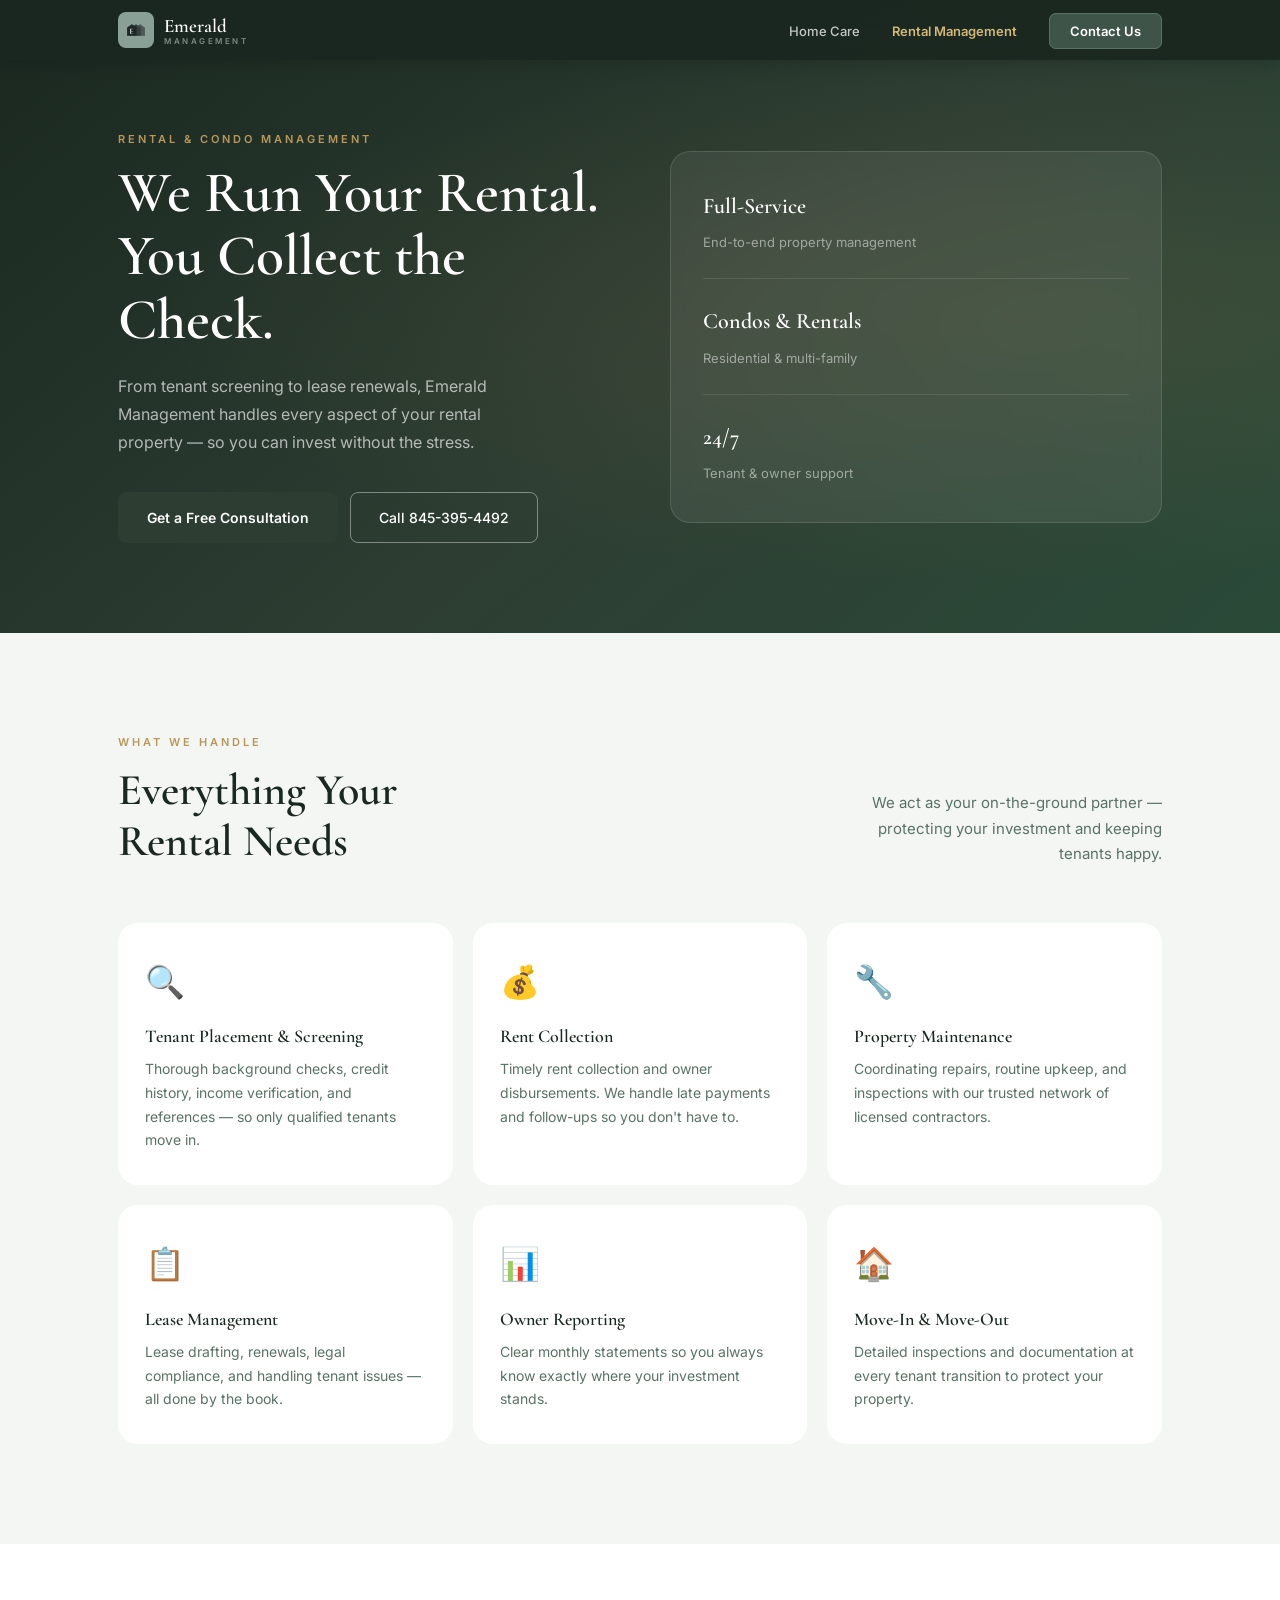
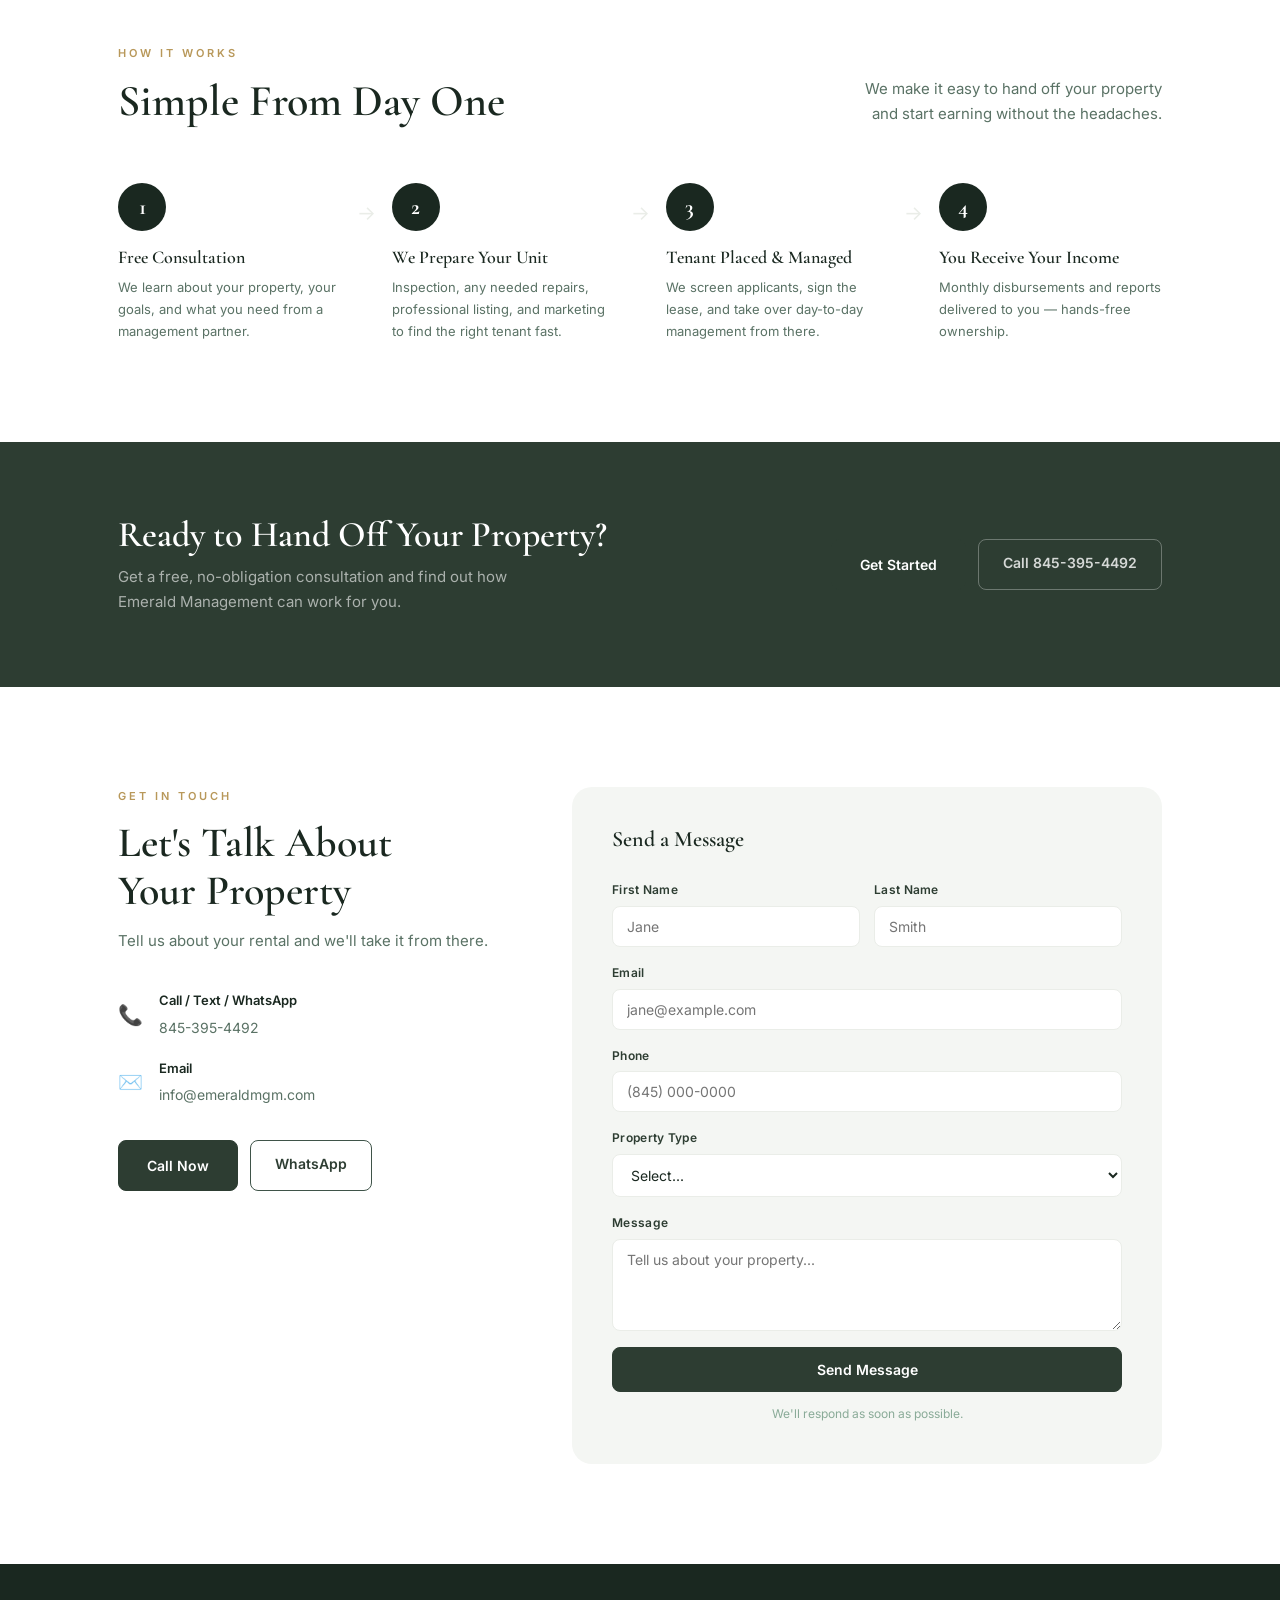
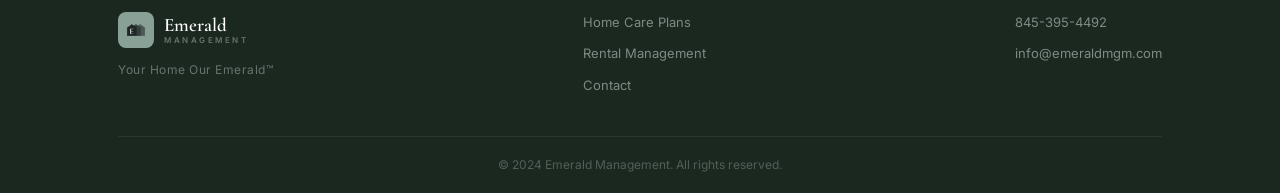
==== rentals.html @ c0c9d097 "Add rental property management page with services, how-it-works, and contact https://claude.ai/code/" ====
<!DOCTYPE html>
<html lang="en">
<head>
  <meta charset="UTF-8" />
  <meta name="viewport" content="width=device-width, initial-scale=1.0" />
  <title>Rental Management | Emerald Management</title>
  <link rel="stylesheet" href="styles.css" />
  <link rel="stylesheet" href="rentals.css" />
  <link rel="preconnect" href="https://fonts.googleapis.com" />
  <link rel="preconnect" href="https://fonts.gstatic.com" crossorigin />
  <link href="https://fonts.googleapis.com/css2?family=Cormorant+Garamond:ital,wght@0,400;0,500;0,600;1,400;1,600&family=Inter:wght@300;400;500;600&display=swap" rel="stylesheet" />
</head>
<body>

  <!-- NAV -->
  <nav class="nav scrolled" id="nav">
    <div class="nav-inner">
      <a href="index.html" class="nav-brand">
        <img src="logo.png" alt="Emerald Management" class="nav-logo-img" />
        <div class="nav-brand-text">
          <span class="nav-brand-name">Emerald</span>
          <span class="nav-brand-sub">MANAGEMENT</span>
        </div>
      </a>
      <ul class="nav-menu" id="navMenu">
        <li><a href="index.html">Home Care</a></li>
        <li><a href="rentals.html" class="nav-active">Rental Management</a></li>
        <li><a href="index.html#contact" class="nav-btn">Contact Us</a></li>
      </ul>
      <button class="nav-hamburger" id="navHamburger" aria-label="Menu">
        <span></span><span></span><span></span>
      </button>
    </div>
  </nav>

  <!-- HERO -->
  <section class="r-hero">
    <div class="wrap">
      <div class="r-hero-inner">
        <div class="r-hero-left">
          <span class="eyebrow">Rental & Condo Management</span>
          <h1>We Run Your Rental.<br />You Collect the Check.</h1>
          <p>From tenant screening to lease renewals, Emerald Management handles every aspect of your rental property — so you can invest without the stress.</p>
          <div class="hero-actions">
            <a href="#contact" class="btn-dark">Get a Free Consultation</a>
            <a href="tel:8453954492" class="btn-ghost">Call 845-395-4492</a>
          </div>
        </div>
        <div class="r-hero-right">
          <div class="r-stat-card">
            <div class="r-stat">
              <strong>Full-Service</strong>
              <span>End-to-end property management</span>
            </div>
            <div class="r-stat-line"></div>
            <div class="r-stat">
              <strong>Condos & Rentals</strong>
              <span>Residential & multi-family</span>
            </div>
            <div class="r-stat-line"></div>
            <div class="r-stat">
              <strong>24/7</strong>
              <span>Tenant & owner support</span>
            </div>
          </div>
        </div>
      </div>
    </div>
  </section>

  <!-- SERVICES -->
  <section class="r-services">
    <div class="wrap">
      <div class="section-top">
        <div>
          <span class="eyebrow">What We Handle</span>
          <h2>Everything Your<br />Rental Needs</h2>
        </div>
        <p class="section-desc">We act as your on-the-ground partner — protecting your investment and keeping tenants happy.</p>
      </div>
      <div class="r-services-grid">
        <div class="r-svc-card">
          <div class="r-svc-icon">🔍</div>
          <h3>Tenant Placement & Screening</h3>
          <p>Thorough background checks, credit history, income verification, and references — so only qualified tenants move in.</p>
        </div>
        <div class="r-svc-card">
          <div class="r-svc-icon">💰</div>
          <h3>Rent Collection</h3>
          <p>Timely rent collection and owner disbursements. We handle late payments and follow-ups so you don't have to.</p>
        </div>
        <div class="r-svc-card">
          <div class="r-svc-icon">🔧</div>
          <h3>Property Maintenance</h3>
          <p>Coordinating repairs, routine upkeep, and inspections with our trusted network of licensed contractors.</p>
        </div>
        <div class="r-svc-card">
          <div class="r-svc-icon">📋</div>
          <h3>Lease Management</h3>
          <p>Lease drafting, renewals, legal compliance, and handling tenant issues — all done by the book.</p>
        </div>
        <div class="r-svc-card">
          <div class="r-svc-icon">📊</div>
          <h3>Owner Reporting</h3>
          <p>Clear monthly statements so you always know exactly where your investment stands.</p>
        </div>
        <div class="r-svc-card">
          <div class="r-svc-icon">🏠</div>
          <h3>Move-In & Move-Out</h3>
          <p>Detailed inspections and documentation at every tenant transition to protect your property.</p>
        </div>
      </div>
    </div>
  </section>

  <!-- HOW IT WORKS -->
  <section class="r-how">
    <div class="wrap">
      <div class="section-top">
        <div>
          <span class="eyebrow">How It Works</span>
          <h2>Simple From Day One</h2>
        </div>
        <p class="section-desc">We make it easy to hand off your property and start earning without the headaches.</p>
      </div>
      <div class="r-steps">
        <div class="r-step">
          <div class="r-step-num">1</div>
          <div class="r-step-content">
            <h3>Free Consultation</h3>
            <p>We learn about your property, your goals, and what you need from a management partner.</p>
          </div>
        </div>
        <div class="r-step-arrow">→</div>
        <div class="r-step">
          <div class="r-step-num">2</div>
          <div class="r-step-content">
            <h3>We Prepare Your Unit</h3>
            <p>Inspection, any needed repairs, professional listing, and marketing to find the right tenant fast.</p>
          </div>
        </div>
        <div class="r-step-arrow">→</div>
        <div class="r-step">
          <div class="r-step-num">3</div>
          <div class="r-step-content">
            <h3>Tenant Placed & Managed</h3>
            <p>We screen applicants, sign the lease, and take over day-to-day management from there.</p>
          </div>
        </div>
        <div class="r-step-arrow">→</div>
        <div class="r-step">
          <div class="r-step-num">4</div>
          <div class="r-step-content">
            <h3>You Receive Your Income</h3>
            <p>Monthly disbursements and reports delivered to you — hands-free ownership.</p>
          </div>
        </div>
      </div>
    </div>
  </section>

  <!-- CTA -->
  <section class="r-cta">
    <div class="wrap">
      <div class="r-cta-inner">
        <div>
          <h2>Ready to Hand Off Your Property?</h2>
          <p>Get a free, no-obligation consultation and find out how Emerald Management can work for you.</p>
        </div>
        <div class="r-cta-actions">
          <a href="#contact" class="btn-dark">Get Started</a>
          <a href="tel:8453954492" class="btn-outline-dark">Call 845-395-4492</a>
        </div>
      </div>
    </div>
  </section>

  <!-- CONTACT -->
  <section class="contact" id="contact">
    <div class="wrap">
      <div class="contact-grid">
        <div class="contact-left">
          <span class="eyebrow">Get In Touch</span>
          <h2>Let's Talk About<br />Your Property</h2>
          <p>Tell us about your rental and we'll take it from there.</p>
          <div class="contact-ways">
            <a href="tel:8453954492" class="cway">
              <div class="cway-icon">📞</div>
              <div>
                <strong>Call / Text / WhatsApp</strong>
                <span>845-395-4492</span>
              </div>
            </a>
            <a href="mailto:info@emeraldmgm.com" class="cway">
              <div class="cway-icon">✉️</div>
              <div>
                <strong>Email</strong>
                <span>info@emeraldmgm.com</span>
              </div>
            </a>
          </div>
          <div class="contact-btns">
            <a href="tel:8453954492" class="btn-dark">Call Now</a>
            <a href="https://wa.me/18453954492" class="btn-outline-dark">WhatsApp</a>
          </div>
        </div>
        <div class="contact-right">
          <form id="contactForm" class="cform">
            <h3>Send a Message</h3>
            <div class="cform-row">
              <div class="cform-field">
                <label>First Name</label>
                <input type="text" name="firstName" placeholder="Jane" required />
              </div>
              <div class="cform-field">
                <label>Last Name</label>
                <input type="text" name="lastName" placeholder="Smith" required />
              </div>
            </div>
            <div class="cform-field">
              <label>Email</label>
              <input type="email" name="email" placeholder="jane@example.com" required />
            </div>
            <div class="cform-field">
              <label>Phone</label>
              <input type="tel" name="phone" placeholder="(845) 000-0000" />
            </div>
            <div class="cform-field">
              <label>Property Type</label>
              <select name="propertyType">
                <option value="">Select...</option>
                <option value="condo">Condo</option>
                <option value="single-family">Single Family Home</option>
                <option value="multi-family">Multi-Family</option>
                <option value="other">Other</option>
              </select>
            </div>
            <div class="cform-field">
              <label>Message</label>
              <textarea name="message" rows="4" placeholder="Tell us about your property..."></textarea>
            </div>
            <button type="submit" class="btn-dark btn-full">Send Message</button>
            <p class="cform-note">We'll respond as soon as possible.</p>
          </form>
          <div id="formSuccess" class="cform-success" style="display:none">
            <div class="success-check">✓</div>
            <h3>Message Sent!</h3>
            <p>We'll be in touch very soon.</p>
          </div>
        </div>
      </div>
    </div>
  </section>

  <!-- FOOTER -->
  <footer class="footer">
    <div class="wrap">
      <div class="footer-top">
        <div class="footer-brand">
          <a href="index.html" class="nav-brand">
            <img src="logo.png" alt="Emerald Management" class="nav-logo-img" />
            <div class="nav-brand-text">
              <span class="nav-brand-name">Emerald</span>
              <span class="nav-brand-sub">MANAGEMENT</span>
            </div>
          </a>
          <p>Your Home Our Emerald™</p>
        </div>
        <div class="footer-links">
          <a href="index.html">Home Care Plans</a>
          <a href="rentals.html">Rental Management</a>
          <a href="index.html#contact">Contact</a>
        </div>
        <div class="footer-contact">
          <a href="tel:8453954492">845-395-4492</a>
          <a href="mailto:info@emeraldmgm.com">info@emeraldmgm.com</a>
        </div>
      </div>
      <div class="footer-bottom">
        <p>© 2024 Emerald Management. All rights reserved.</p>
      </div>
    </div>
  </footer>

  <script src="rentals.js"></script>
</body>
</html>
---- styles.css ----
/* ===== RESET ===== */
*, *::before, *::after { box-sizing: border-box; margin: 0; padding: 0; }

:root {
  --ink:       #1a2820;
  --ink-2:     #2d3d32;
  --ink-3:     #3f5449;
  --sage:      #5a7265;
  --sage-lt:   #8aab98;
  --pale:      #f4f6f3;
  --pale-2:    #eaede8;
  --gold:      #b8985a;
  --gold-lt:   #d4b87a;
  --white:     #ffffff;
  --radius:    12px;
  --radius-lg: 20px;
  --shadow:    0 4px 24px rgba(0,0,0,.08);
  --shadow-lg: 0 16px 48px rgba(0,0,0,.14);
  --ease:      all .25s ease;
}

html { scroll-behavior: smooth; }

body {
  font-family: 'Inter', sans-serif;
  font-size: 16px;
  line-height: 1.65;
  color: var(--ink);
  background: var(--white);
  -webkit-font-smoothing: antialiased;
}

h1, h2, h3 {
  font-family: 'Cormorant Garamond', serif;
  line-height: 1.15;
  font-weight: 600;
}

a { text-decoration: none; color: inherit; }

.wrap {
  max-width: 1100px;
  margin: 0 auto;
  padding: 0 28px;
}

/* ===== BUTTONS ===== */
.btn-dark {
  display: inline-block;
  background: var(--ink-2);
  color: var(--white);
  padding: 13px 28px;
  border-radius: 8px;
  font-size: 14px;
  font-weight: 600;
  font-family: 'Inter', sans-serif;
  transition: var(--ease);
  border: 1.5px solid var(--ink-2);
  cursor: pointer;
}
.btn-dark:hover { background: var(--ink); border-color: var(--ink); transform: translateY(-2px); box-shadow: 0 8px 20px rgba(26,40,32,.25); }
.btn-dark.btn-full { width: 100%; text-align: center; }

.btn-ghost {
  display: inline-block;
  background: transparent;
  color: var(--white);
  padding: 13px 28px;
  border-radius: 8px;
  font-size: 14px;
  font-weight: 500;
  font-family: 'Inter', sans-serif;
  border: 1.5px solid rgba(255,255,255,.4);
  transition: var(--ease);
}
.btn-ghost:hover { background: rgba(255,255,255,.1); border-color: rgba(255,255,255,.7); }

.btn-outline-dark {
  display: inline-block;
  background: transparent;
  color: var(--ink-2);
  padding: 11px 24px;
  border-radius: 8px;
  font-size: 14px;
  font-weight: 600;
  font-family: 'Inter', sans-serif;
  border: 1.5px solid var(--ink-3);
  transition: var(--ease);
}
.btn-outline-dark:hover { background: var(--ink-2); color: var(--white); }

/* ===== EYEBROW / LABELS ===== */
.eyebrow {
  display: block;
  font-size: 11px;
  font-weight: 600;
  letter-spacing: 3px;
  text-transform: uppercase;
  color: var(--gold);
  margin-bottom: 14px;
}

/* ===== NAV ===== */
.nav {
  position: fixed;
  top: 0; left: 0; right: 0;
  z-index: 100;
  padding: 16px 0;
  transition: var(--ease);
}

.nav.scrolled {
  background: rgba(26,40,32,.97);
  backdrop-filter: blur(12px);
  padding: 12px 0;
  box-shadow: 0 2px 20px rgba(0,0,0,.2);
}

.nav-inner {
  max-width: 1100px;
  margin: 0 auto;
  padding: 0 28px;
  display: flex;
  align-items: center;
  justify-content: space-between;
}

.nav-brand {
  display: flex;
  align-items: center;
  gap: 10px;
}

.nav-logo-img {
  width: 36px;
  height: 36px;
  object-fit: contain;
  border-radius: 8px;
  flex-shrink: 0;
}

.nav-brand-text {
  display: flex;
  flex-direction: column;
  line-height: 1;
}

.nav-brand-name {
  font-family: 'Cormorant Garamond', serif;
  font-size: 19px;
  font-weight: 600;
  color: var(--white);
}

.nav-brand-sub {
  font-size: 8px;
  font-weight: 600;
  letter-spacing: 2.5px;
  color: rgba(255,255,255,.45);
  margin-top: 2px;
}

.nav-menu {
  display: flex;
  align-items: center;
  gap: 32px;
  list-style: none;
}

.nav-menu a {
  font-size: 13px;
  font-weight: 500;
  color: rgba(255,255,255,.75);
  transition: var(--ease);
}
.nav-menu a:hover { color: var(--white); }

.nav-btn {
  background: var(--ink-3) !important;
  color: var(--white) !important;
  padding: 9px 20px;
  border-radius: 7px;
  font-weight: 600 !important;
  border: 1px solid var(--sage);
}
.nav-btn:hover { background: var(--sage) !important; }

.nav-hamburger {
  display: none;
  flex-direction: column;
  gap: 5px;
  background: none;
  border: none;
  cursor: pointer;
  padding: 4px;
}
.nav-hamburger span {
  display: block;
  width: 22px;
  height: 2px;
  background: rgba(255,255,255,.85);
  border-radius: 2px;
  transition: var(--ease);
}

/* ===== HERO ===== */
.hero {
  background: linear-gradient(140deg, var(--ink) 0%, var(--ink-2) 50%, var(--ink-3) 100%);
  min-height: 100vh;
  display: flex;
  align-items: center;
  position: relative;
  overflow: hidden;
}

.hero::before {
  content: '';
  position: absolute;
  inset: 0;
  background: radial-gradient(ellipse at 70% 50%, rgba(90,114,101,.2) 0%, transparent 70%);
}

.hero-inner {
  position: relative;
  z-index: 1;
  width: 100%;
  max-width: 1100px;
  margin: 0 auto;
  padding: 120px 28px 80px;
  display: grid;
  grid-template-columns: 1fr 1fr;
  gap: 60px;
  align-items: center;
}

.hero-left h1 {
  font-size: clamp(42px, 5.5vw, 68px);
  color: var(--white);
  margin-bottom: 20px;
  line-height: 1.08;
}

.hero-label {
  display: inline-block;
  font-size: 11px;
  font-weight: 600;
  letter-spacing: 3px;
  text-transform: uppercase;
  color: var(--gold-lt);
  margin-bottom: 20px;
}

.hero-left p {
  font-size: 16px;
  color: rgba(255,255,255,.65);
  max-width: 400px;
  margin-bottom: 36px;
  line-height: 1.75;
}

.hero-actions {
  display: flex;
  gap: 12px;
  flex-wrap: wrap;
}

/* Hero feature card */
.hero-feature-card {
  background: rgba(255,255,255,.06);
  border: 1px solid rgba(255,255,255,.12);
  border-radius: var(--radius-lg);
  padding: 32px;
  backdrop-filter: blur(10px);
}

.hfc-top {
  display: flex;
  align-items: center;
  justify-content: space-between;
  margin-bottom: 24px;
}

.hfc-logo {
  width: 44px;
  height: 44px;
  object-fit: contain;
  border-radius: 10px;
}

.hfc-badge {
  font-size: 11px;
  font-weight: 600;
  color: var(--gold-lt);
  background: rgba(184,152,90,.15);
  border: 1px solid rgba(184,152,90,.3);
  padding: 5px 12px;
  border-radius: 20px;
  letter-spacing: .5px;
}

.hfc-divider {
  height: 1px;
  background: rgba(255,255,255,.1);
  margin-bottom: 24px;
}

.hfc-items {
  display: flex;
  flex-direction: column;
  gap: 12px;
  margin-bottom: 28px;
}

.hfc-item {
  display: flex;
  align-items: center;
  gap: 12px;
  font-size: 13px;
  color: rgba(255,255,255,.75);
}

.hfc-dot {
  width: 6px;
  height: 6px;
  background: var(--gold);
  border-radius: 50%;
  flex-shrink: 0;
}

.hfc-cta {
  display: block;
  text-align: center;
  background: rgba(255,255,255,.1);
  color: var(--white);
  padding: 13px;
  border-radius: 8px;
  font-size: 13px;
  font-weight: 600;
  transition: var(--ease);
  border: 1px solid rgba(255,255,255,.15);
}
.hfc-cta:hover { background: rgba(255,255,255,.18); }

/* ===== YEAR PLAN TOOL ===== */
.year-plan {
  padding: 100px 0;
  background: var(--white);
}

.yp-header {
  text-align: center;
  margin-bottom: 48px;
}

.yp-header h2 { font-size: clamp(28px, 4vw, 42px); color: var(--ink); margin-bottom: 12px; }
.yp-header p { font-size: 15px; color: var(--sage); }

.yp-toggles {
  display: flex;
  align-items: center;
  justify-content: center;
  gap: 0;
  background: var(--pale);
  border-radius: var(--radius-lg);
  padding: 28px 40px;
  margin-bottom: 40px;
  flex-wrap: wrap;
  gap: 24px;
}

.yp-toggle-group {
  display: flex;
  align-items: center;
  gap: 20px;
  flex-wrap: wrap;
}

.yp-toggle-label {
  font-size: 15px;
  font-weight: 500;
  color: var(--ink-2);
}

.yp-toggle-btns {
  display: flex;
  background: var(--pale-2);
  border-radius: 8px;
  padding: 4px;
  gap: 4px;
}

.yp-btn {
  padding: 8px 22px;
  border-radius: 6px;
  border: none;
  font-size: 13px;
  font-weight: 600;
  font-family: 'Inter', sans-serif;
  cursor: pointer;
  background: transparent;
  color: var(--sage);
  transition: var(--ease);
}

.yp-btn.active {
  background: var(--ink-2);
  color: var(--white);
  box-shadow: 0 2px 8px rgba(26,40,32,.2);
}

.yp-divider {
  width: 1px;
  height: 40px;
  background: var(--pale-2);
  flex-shrink: 0;
}

.yp-cards {
  display: grid;
  grid-template-columns: repeat(4, 1fr);
  gap: 16px;
  margin-bottom: 40px;
}

.yp-card {
  background: var(--pale);
  border-radius: var(--radius-lg);
  overflow: hidden;
  transition: var(--ease);
}

.yp-card:hover { transform: translateY(-4px); box-shadow: var(--shadow-lg); }

.yp-card-top {
  display: flex;
  align-items: center;
  gap: 12px;
  padding: 20px 22px;
}

.yp-card-top.spring { background: #e8f0eb; }
.yp-card-top.summer { background: #f0ede4; }
.yp-card-top.fall   { background: #ede8e0; }
.yp-card-top.winter { background: #e4eaed; }

.yp-season-icon { font-size: 26px; }

.yp-season-name {
  font-family: 'Cormorant Garamond', serif;
  font-size: 18px;
  font-weight: 600;
  color: var(--ink);
  line-height: 1;
}

.yp-season-months {
  font-size: 11px;
  color: var(--sage);
  margin-top: 3px;
  letter-spacing: .3px;
}

.yp-items {
  list-style: none;
  padding: 20px 22px 24px;
  display: flex;
  flex-direction: column;
  gap: 10px;
}

.yp-item {
  display: flex;
  align-items: flex-start;
  gap: 10px;
  font-size: 13px;
  color: var(--ink-2);
  line-height: 1.45;
  animation: fadeIn .3s ease;
}

.yp-item-dot {
  width: 6px;
  height: 6px;
  border-radius: 50%;
  background: var(--sage);
  flex-shrink: 0;
  margin-top: 5px;
}

.yp-item.highlight .yp-item-dot { background: var(--gold); }
.yp-item.highlight span { color: var(--ink); font-weight: 500; }

.yp-item.coming {
  opacity: .55;
}
.yp-item.coming .yp-item-dot { background: var(--sage-lt); }

@keyframes fadeIn {
  from { opacity: 0; transform: translateY(6px); }
  to   { opacity: 1; transform: translateY(0); }
}

.yp-footer {
  text-align: center;
  display: flex;
  flex-direction: column;
  align-items: center;
  gap: 16px;
}

.yp-footer p { font-size: 15px; color: var(--sage); }
.yp-footer strong { color: var(--ink); }

/* ===== SERVICES ===== */
.services {
  padding: 100px 0;
  background: var(--pale);
}

.section-top {
  display: flex;
  justify-content: space-between;
  align-items: flex-end;
  margin-bottom: 56px;
  gap: 40px;
}

.section-top h2 { font-size: clamp(30px, 4vw, 44px); color: var(--ink); }

.section-desc {
  max-width: 320px;
  font-size: 15px;
  color: var(--sage);
  line-height: 1.7;
  flex-shrink: 0;
  text-align: right;
}

.services-grid {
  display: grid;
  grid-template-columns: repeat(3, 1fr);
  gap: 2px;
  background: var(--pale-2);
  border-radius: var(--radius-lg);
  overflow: hidden;
}

.svc-card {
  background: var(--white);
  padding: 32px 28px;
  transition: var(--ease);
}

.svc-card:hover { background: var(--ink-2); }
.svc-card:hover .svc-num { color: rgba(255,255,255,.25); }
.svc-card:hover h3 { color: var(--white); }
.svc-card:hover p { color: rgba(255,255,255,.6); }

.svc-num {
  font-family: 'Cormorant Garamond', serif;
  font-size: 36px;
  font-weight: 600;
  color: var(--pale-2);
  line-height: 1;
  margin-bottom: 16px;
  transition: var(--ease);
}

.svc-card h3 {
  font-size: 17px;
  color: var(--ink);
  margin-bottom: 10px;
  transition: var(--ease);
}

.svc-card p {
  font-size: 13px;
  color: var(--sage);
  line-height: 1.7;
  transition: var(--ease);
}

/* ===== PLANS ===== */
.plans {
  padding: 100px 0;
  background: var(--white);
}

.plans-header {
  text-align: center;
  margin-bottom: 56px;
}

.plans-header h2 { font-size: clamp(30px, 4vw, 44px); color: var(--ink); margin-bottom: 12px; }
.plans-header p { font-size: 15px; color: var(--sage); }

.plans-row {
  display: grid;
  grid-template-columns: 1fr 380px;
  gap: 24px;
  align-items: start;
}

.plan-main {
  background: var(--ink);
  border-radius: var(--radius-lg);
  padding: 48px;
  color: var(--white);
}

.plan-top {
  display: flex;
  justify-content: space-between;
  align-items: flex-start;
  margin-bottom: 32px;
}

.plan-name {
  font-size: 13px;
  font-weight: 600;
  letter-spacing: 2px;
  text-transform: uppercase;
  color: var(--gold-lt);
  margin-bottom: 12px;
}

.plan-price-row {
  display: flex;
  align-items: flex-start;
  gap: 2px;
}

.plan-dollar {
  font-size: 18px;
  font-weight: 600;
  color: rgba(255,255,255,.6);
  margin-top: 10px;
}

.plan-amount {
  font-family: 'Cormorant Garamond', serif;
  font-size: 64px;
  font-weight: 700;
  color: var(--white);
  line-height: 1;
}

.plan-mo {
  font-size: 13px;
  color: rgba(255,255,255,.4);
  align-self: flex-end;
  margin-bottom: 8px;
}

.plan-divider {
  height: 1px;
  background: rgba(255,255,255,.1);
  margin-bottom: 32px;
}

.plan-features-grid {
  display: grid;
  grid-template-columns: 1fr 1fr;
  gap: 14px;
}

.pf-item {
  display: flex;
  align-items: flex-start;
  gap: 10px;
  font-size: 13px;
  color: rgba(255,255,255,.75);
  line-height: 1.45;
}

.pf-check {
  width: 18px;
  height: 18px;
  background: rgba(184,152,90,.25);
  color: var(--gold-lt);
  border-radius: 50%;
  display: flex;
  align-items: center;
  justify-content: center;
  font-size: 10px;
  flex-shrink: 0;
  margin-top: 1px;
}

.plan-side {
  display: flex;
  flex-direction: column;
  gap: 16px;
}

.plan-coming-card {
  background: var(--pale);
  border-radius: var(--radius-lg);
  padding: 32px 28px;
  border: 1.5px dashed var(--pale-2);
}

.coming-badge {
  display: inline-block;
  font-size: 10px;
  font-weight: 700;
  letter-spacing: 1.5px;
  text-transform: uppercase;
  background: var(--sage-lt);
  color: var(--white);
  padding: 4px 12px;
  border-radius: 20px;
  margin-bottom: 16px;
}

.plan-coming-card h3 {
  font-size: 22px;
  color: var(--ink);
  margin-bottom: 10px;
}

.plan-coming-card p {
  font-size: 13px;
  color: var(--sage);
  line-height: 1.7;
  margin-bottom: 20px;
}

.plan-contact-card {
  background: var(--ink-2);
  border-radius: var(--radius);
  padding: 20px 24px;
  display: flex;
  flex-direction: column;
  gap: 8px;
}

.plan-contact-card p {
  font-size: 13px;
  color: rgba(255,255,255,.55);
}

.plan-contact-card a {
  font-size: 14px;
  font-weight: 600;
  color: var(--gold-lt);
  transition: var(--ease);
}
.plan-contact-card a:hover { color: var(--white); }

/* ===== ABOUT ===== */
.about {
  padding: 100px 0;
  background: var(--pale);
}

.about-grid {
  display: grid;
  grid-template-columns: 1fr 1fr;
  gap: 72px;
  align-items: center;
}

.about-left h2 { font-size: clamp(28px, 4vw, 42px); color: var(--ink); margin-bottom: 20px; }

.about-left p {
  font-size: 15px;
  color: var(--sage);
  line-height: 1.8;
  margin-bottom: 14px;
}

.about-checks {
  list-style: none;
  margin: 24px 0 32px;
  display: flex;
  flex-direction: column;
  gap: 10px;
}

.about-checks li {
  display: flex;
  gap: 12px;
  font-size: 14px;
  color: var(--ink-2);
  align-items: flex-start;
}

.about-checks span {
  display: inline-flex;
  align-items: center;
  justify-content: center;
  width: 20px;
  height: 20px;
  background: rgba(63,84,73,.12);
  color: var(--ink-3);
  border-radius: 50%;
  font-size: 10px;
  font-weight: 700;
  flex-shrink: 0;
  margin-top: 1px;
}

/* About card */
.about-card {
  background: var(--ink);
  border-radius: var(--radius-lg);
  padding: 40px;
  display: flex;
  flex-direction: column;
  align-items: center;
  gap: 28px;
  text-align: center;
}

.about-card-logo {
  width: 100px;
  height: 100px;
  object-fit: contain;
  border-radius: 16px;
}

.about-card blockquote {
  font-family: 'Cormorant Garamond', serif;
  font-size: 24px;
  font-style: italic;
  color: var(--white);
  line-height: 1.4;
  position: relative;
  padding: 0 8px;
}

.about-card blockquote::before {
  content: '"';
  font-size: 60px;
  color: var(--gold);
  opacity: .35;
  position: absolute;
  top: -20px;
  left: -8px;
  font-style: normal;
  line-height: 1;
}

.about-stats-row {
  display: flex;
  align-items: center;
  gap: 20px;
  width: 100%;
  background: rgba(255,255,255,.05);
  border-radius: var(--radius);
  padding: 20px;
}

.a-stat { flex: 1; text-align: center; }

.a-stat strong {
  display: block;
  font-family: 'Cormorant Garamond', serif;
  font-size: 30px;
  font-weight: 700;
  color: var(--white);
  line-height: 1;
}

.a-stat span {
  display: block;
  font-size: 11px;
  color: rgba(255,255,255,.4);
  margin-top: 5px;
  letter-spacing: .5px;
}

.a-stat-line {
  width: 1px;
  height: 36px;
  background: rgba(255,255,255,.12);
}

/* ===== CONTACT ===== */
.contact {
  padding: 100px 0;
  background: var(--white);
}

.contact-grid {
  display: grid;
  grid-template-columns: 1fr 1.2fr;
  gap: 72px;
  align-items: start;
}

.contact-left h2 { font-size: clamp(28px, 4vw, 42px); color: var(--ink); margin-bottom: 14px; }
.contact-left > p { font-size: 15px; color: var(--sage); margin-bottom: 36px; }

.contact-ways {
  display: flex;
  flex-direction: column;
  gap: 18px;
  margin-bottom: 32px;
}

.cway {
  display: flex;
  align-items: center;
  gap: 16px;
  transition: var(--ease);
}
a.cway:hover { transform: translateX(4px); }

.cway-icon { font-size: 20px; flex-shrink: 0; }

.cway strong {
  display: block;
  font-size: 13px;
  font-weight: 600;
  color: var(--ink);
  margin-bottom: 2px;
}

.cway span {
  font-size: 14px;
  color: var(--sage);
}

.contact-btns { display: flex; gap: 12px; flex-wrap: wrap; }

/* Contact form */
.cform {
  background: var(--pale);
  border-radius: var(--radius-lg);
  padding: 40px;
}

.cform h3 {
  font-size: 22px;
  color: var(--ink);
  margin-bottom: 28px;
}

.cform-row {
  display: grid;
  grid-template-columns: 1fr 1fr;
  gap: 14px;
}

.cform-field {
  display: flex;
  flex-direction: column;
  gap: 6px;
  margin-bottom: 16px;
}

.cform-field label {
  font-size: 12px;
  font-weight: 600;
  color: var(--ink-2);
  letter-spacing: .3px;
}

.cform-field input,
.cform-field select,
.cform-field textarea {
  padding: 11px 14px;
  border: 1.5px solid var(--pale-2);
  border-radius: 8px;
  font-size: 14px;
  font-family: 'Inter', sans-serif;
  color: var(--ink);
  background: var(--white);
  outline: none;
  transition: var(--ease);
}

.cform-field input:focus,
.cform-field select:focus,
.cform-field textarea:focus {
  border-color: var(--ink-3);
  box-shadow: 0 0 0 3px rgba(63,84,73,.1);
}

.cform-field textarea { resize: vertical; }

.cform-note {
  font-size: 12px;
  color: var(--sage-lt);
  text-align: center;
  margin-top: 12px;
}

.cform-success {
  background: var(--pale);
  border-radius: var(--radius-lg);
  padding: 60px 40px;
  text-align: center;
}

.success-check {
  width: 56px;
  height: 56px;
  background: rgba(63,84,73,.12);
  color: var(--ink-3);
  border-radius: 50%;
  display: flex;
  align-items: center;
  justify-content: center;
  font-size: 22px;
  font-weight: 700;
  margin: 0 auto 18px;
}

.cform-success h3 { font-size: 26px; color: var(--ink); margin-bottom: 8px; }
.cform-success p { font-size: 15px; color: var(--sage); }

/* ===== FOOTER ===== */
.footer {
  background: var(--ink);
  padding: 48px 0 0;
}

.footer-top {
  display: flex;
  justify-content: space-between;
  align-items: flex-start;
  padding-bottom: 40px;
  border-bottom: 1px solid rgba(255,255,255,.07);
  gap: 40px;
  flex-wrap: wrap;
}

.footer-brand p {
  font-size: 12px;
  color: rgba(255,255,255,.35);
  margin-top: 12px;
  letter-spacing: .5px;
}

.footer-brand .nav-brand-name { color: var(--white); }
.footer-brand .nav-brand-sub { color: rgba(255,255,255,.35); }

.footer-links,
.footer-contact {
  display: flex;
  flex-direction: column;
  gap: 10px;
}

.footer-links a,
.footer-contact a {
  font-size: 13px;
  color: rgba(255,255,255,.45);
  transition: var(--ease);
}
.footer-links a:hover,
.footer-contact a:hover { color: var(--gold-lt); }

.footer-bottom {
  padding: 18px 0;
  text-align: center;
}

.footer-bottom p {
  font-size: 12px;
  color: rgba(255,255,255,.25);
}

/* ===== RESPONSIVE ===== */
@media (max-width: 1024px) {
  .plans-row { grid-template-columns: 1fr; }
  .plan-side { flex-direction: row; }
  .plan-coming-card, .plan-contact-card { flex: 1; }
  .section-top { flex-direction: column; align-items: flex-start; gap: 12px; }
  .section-desc { text-align: left; max-width: 100%; }
  .hero-inner { gap: 40px; padding: 110px 28px 70px; }
  .services-grid { grid-template-columns: repeat(2, 1fr); }
  .yp-cards { grid-template-columns: repeat(2, 1fr); }
  .about-grid { gap: 40px; }
  .contact-grid { gap: 40px; }
}

@media (max-width: 768px) {
  .yp-cards { grid-template-columns: 1fr 1fr; }
  .yp-toggles { flex-direction: column; align-items: flex-start; }
  .yp-divider { display: none; }
  .nav-hamburger { display: flex; }
  .nav-menu {
    display: none;
    position: fixed;
    top: 0; right: 0;
    width: 75vw;
    max-width: 300px;
    height: 100vh;
    background: var(--ink);
    flex-direction: column;
    padding: 80px 28px 32px;
    gap: 20px;
    align-items: flex-start;
    box-shadow: -8px 0 32px rgba(0,0,0,.4);
    z-index: 99;
  }
  .nav-menu.open { display: flex; }
  .nav-menu a { font-size: 16px; color: rgba(255,255,255,.85); }
  .nav-btn { width: 100%; text-align: center; }

  .hero-inner {
    grid-template-columns: 1fr;
    padding: 96px 20px 60px;
    gap: 36px;
  }
  .hero-left h1 { font-size: 38px; }
  .hero-left p { font-size: 15px; }

  .services { padding: 72px 0; }
  .plans { padding: 72px 0; }
  .about { padding: 72px 0; }
  .contact { padding: 72px 0; }

  .services-grid { grid-template-columns: 1fr 1fr; }

  .plan-main { padding: 32px 24px; }
  .plan-top { flex-direction: column; gap: 20px; }
  .plan-features-grid { grid-template-columns: 1fr; }
  .plan-side { flex-direction: column; }

  .about-grid { grid-template-columns: 1fr; gap: 40px; }
  .contact-grid { grid-template-columns: 1fr; gap: 40px; }
  .cform { padding: 28px 20px; }
  .cform-row { grid-template-columns: 1fr; }

  .footer-top { flex-direction: column; gap: 28px; }
}

@media (max-width: 480px) {
  .yp-cards { grid-template-columns: 1fr; }
  .wrap { padding: 0 18px; }
  .hero-left h1 { font-size: 32px; }
  .hero-actions { flex-direction: column; }
  .hero-actions .btn-dark,
  .hero-actions .btn-ghost { text-align: center; width: 100%; }
  .services-grid { grid-template-columns: 1fr; }
  .plan-amount { font-size: 52px; }
  .about-stats-row { flex-direction: column; gap: 12px; }
  .a-stat-line { width: 40px; height: 1px; }
  .contact-btns { flex-direction: column; }
  .contact-btns .btn-dark,
  .contact-btns .btn-outline-dark { text-align: center; }
  .footer-bottom p { font-size: 11px; }
}
---- rentals.css ----
/* ===== RENTALS PAGE ===== */

/* Nav always dark on this page */
.nav { background: rgba(26,40,32,.97); backdrop-filter: blur(12px); }

.nav-active {
  color: var(--gold-lt) !important;
  font-weight: 600 !important;
}

/* Hero */
.r-hero {
  background: linear-gradient(140deg, var(--ink) 0%, var(--ink-2) 55%, #2a4a38 100%);
  padding: 130px 0 90px;
  position: relative;
  overflow: hidden;
}

.r-hero::before {
  content: '';
  position: absolute;
  inset: 0;
  background: radial-gradient(ellipse at 80% 50%, rgba(184,152,90,.12) 0%, transparent 60%);
}

.r-hero-inner {
  position: relative;
  z-index: 1;
  display: grid;
  grid-template-columns: 1fr 1fr;
  gap: 60px;
  align-items: center;
}

.r-hero-left h1 {
  font-size: clamp(36px, 4.5vw, 58px);
  color: var(--white);
  margin-bottom: 20px;
  line-height: 1.1;
}

.r-hero-left p {
  font-size: 16px;
  color: rgba(255,255,255,.65);
  max-width: 420px;
  margin-bottom: 36px;
  line-height: 1.75;
}

.r-stat-card {
  background: rgba(255,255,255,.07);
  border: 1px solid rgba(255,255,255,.12);
  border-radius: var(--radius-lg);
  padding: 36px 32px;
  display: flex;
  flex-direction: column;
  gap: 24px;
  backdrop-filter: blur(10px);
}

.r-stat strong {
  display: block;
  font-family: 'Cormorant Garamond', serif;
  font-size: 22px;
  font-weight: 600;
  color: var(--white);
  margin-bottom: 4px;
}

.r-stat span {
  font-size: 13px;
  color: rgba(255,255,255,.5);
}

.r-stat-line {
  height: 1px;
  background: rgba(255,255,255,.1);
}

/* Services */
.r-services {
  padding: 100px 0;
  background: var(--pale);
}

.r-services-grid {
  display: grid;
  grid-template-columns: repeat(3, 1fr);
  gap: 20px;
}

.r-svc-card {
  background: var(--white);
  border-radius: var(--radius-lg);
  padding: 32px 26px;
  transition: var(--ease);
  border: 1.5px solid transparent;
}

.r-svc-card:hover {
  border-color: var(--pale-2);
  transform: translateY(-4px);
  box-shadow: var(--shadow-lg);
}

.r-svc-icon {
  font-size: 32px;
  margin-bottom: 18px;
  display: block;
}

.r-svc-card h3 {
  font-size: 18px;
  color: var(--ink);
  margin-bottom: 10px;
}

.r-svc-card p {
  font-size: 14px;
  color: var(--sage);
  line-height: 1.7;
}

/* How it works */
.r-how {
  padding: 100px 0;
  background: var(--white);
}

.r-steps {
  display: flex;
  align-items: flex-start;
  gap: 0;
  margin-top: 8px;
}

.r-step {
  flex: 1;
  display: flex;
  flex-direction: column;
  align-items: flex-start;
  gap: 16px;
}

.r-step-num {
  width: 48px;
  height: 48px;
  background: var(--ink);
  color: var(--white);
  border-radius: 50%;
  display: flex;
  align-items: center;
  justify-content: center;
  font-family: 'Cormorant Garamond', serif;
  font-size: 22px;
  font-weight: 700;
  flex-shrink: 0;
}

.r-step-content h3 {
  font-size: 18px;
  color: var(--ink);
  margin-bottom: 8px;
}

.r-step-content p {
  font-size: 13px;
  color: var(--sage);
  line-height: 1.7;
}

.r-step-arrow {
  font-size: 20px;
  color: var(--pale-2);
  padding: 0 16px;
  margin-top: 14px;
  flex-shrink: 0;
}

/* CTA Banner */
.r-cta {
  padding: 72px 0;
  background: var(--ink-2);
}

.r-cta-inner {
  display: flex;
  justify-content: space-between;
  align-items: center;
  gap: 40px;
  flex-wrap: wrap;
}

.r-cta-inner h2 {
  font-size: clamp(24px, 3vw, 36px);
  color: var(--white);
  margin-bottom: 10px;
}

.r-cta-inner p {
  font-size: 15px;
  color: rgba(255,255,255,.6);
  max-width: 440px;
}

.r-cta-actions {
  display: flex;
  gap: 12px;
  flex-shrink: 0;
  flex-wrap: wrap;
}

.r-cta .btn-outline-dark {
  color: rgba(255,255,255,.8);
  border-color: rgba(255,255,255,.3);
}
.r-cta .btn-outline-dark:hover {
  background: rgba(255,255,255,.1);
  color: var(--white);
  border-color: rgba(255,255,255,.6);
}

/* ===== RESPONSIVE ===== */
@media (max-width: 1024px) {
  .r-services-grid { grid-template-columns: repeat(2, 1fr); }
  .r-steps { flex-wrap: wrap; gap: 32px; }
  .r-step-arrow { display: none; }
  .r-step { flex-basis: calc(50% - 16px); }
}

@media (max-width: 768px) {
  .r-hero-inner { grid-template-columns: 1fr; gap: 36px; padding: 0; }
  .r-hero { padding: 100px 0 64px; }
  .r-services { padding: 64px 0; }
  .r-services-grid { grid-template-columns: 1fr; }
  .r-how { padding: 64px 0; }
  .r-cta { padding: 48px 0; }
  .r-cta-inner { flex-direction: column; align-items: flex-start; }
  .r-steps { flex-direction: column; }
  .r-step { flex-basis: 100%; }
}

@media (max-width: 480px) {
  .r-cta-actions { flex-direction: column; width: 100%; }
  .r-cta-actions .btn-dark,
  .r-cta-actions .btn-outline-dark { text-align: center; }
}
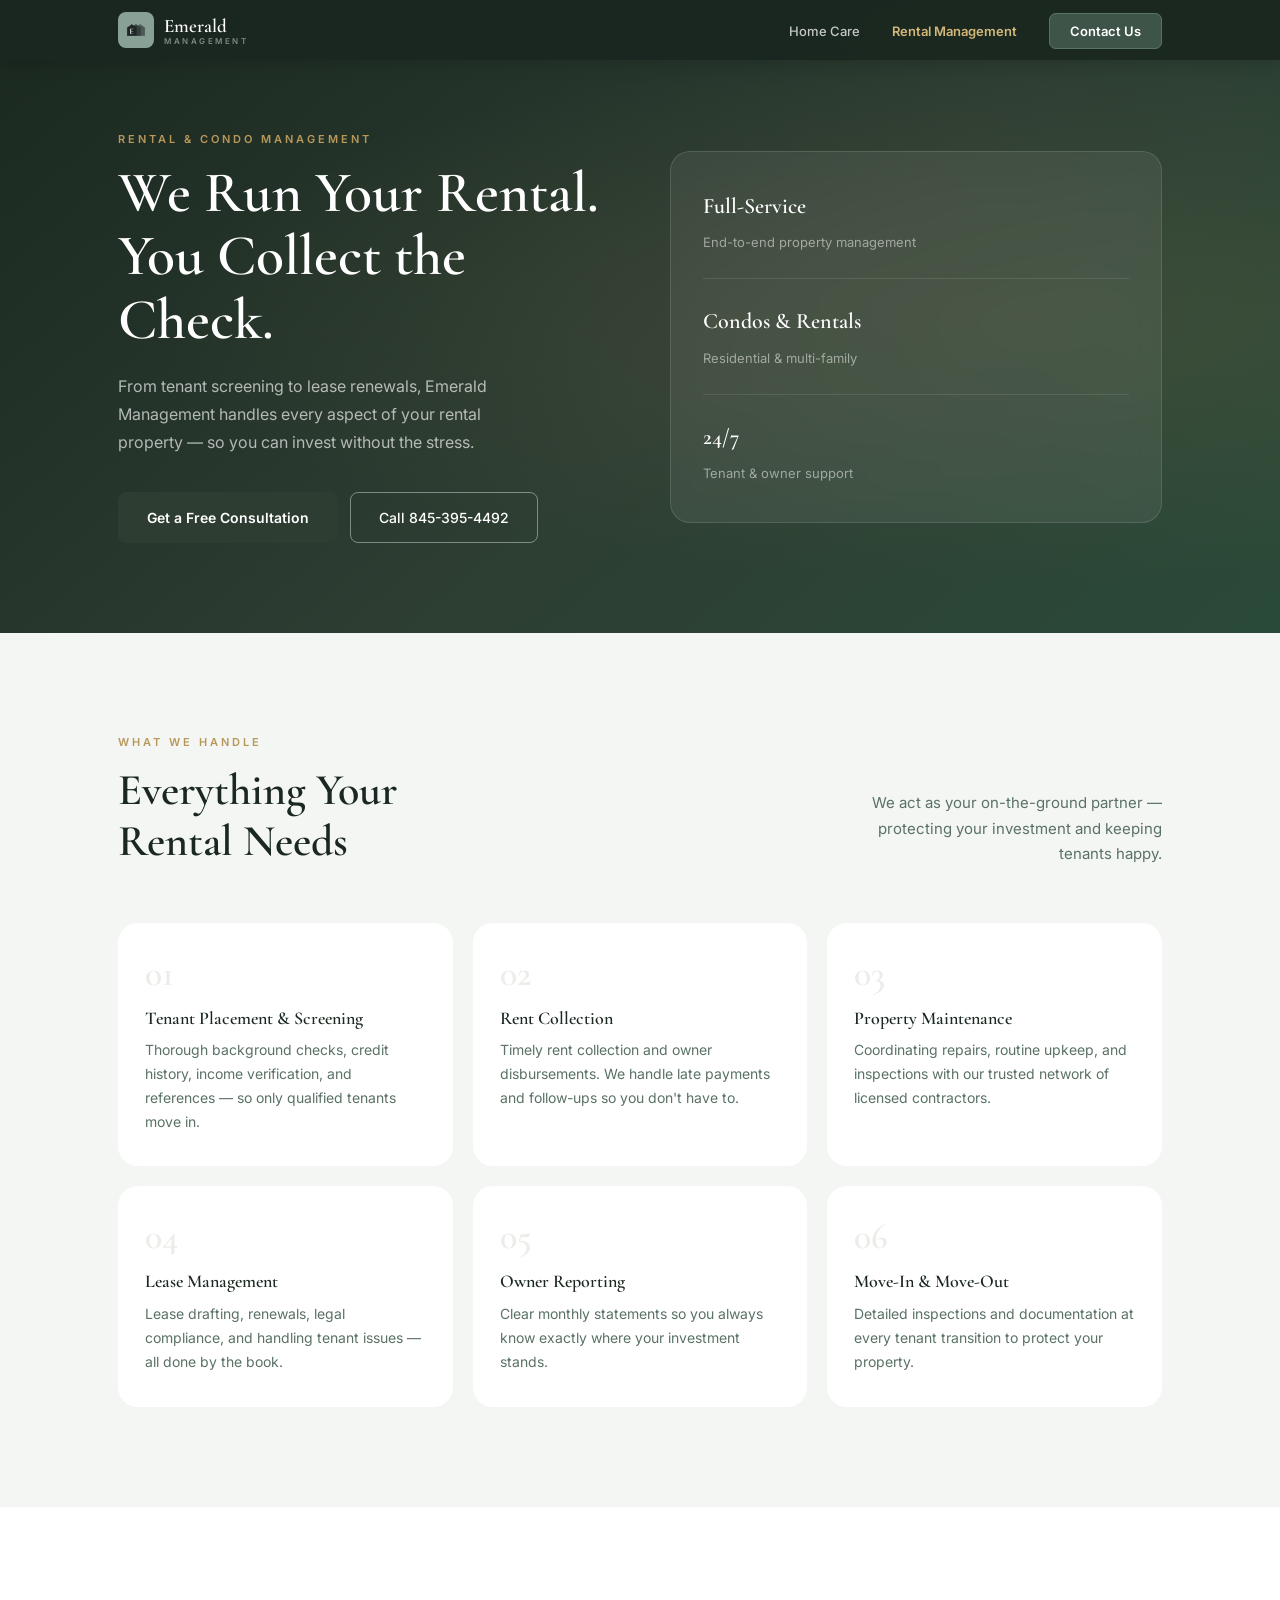
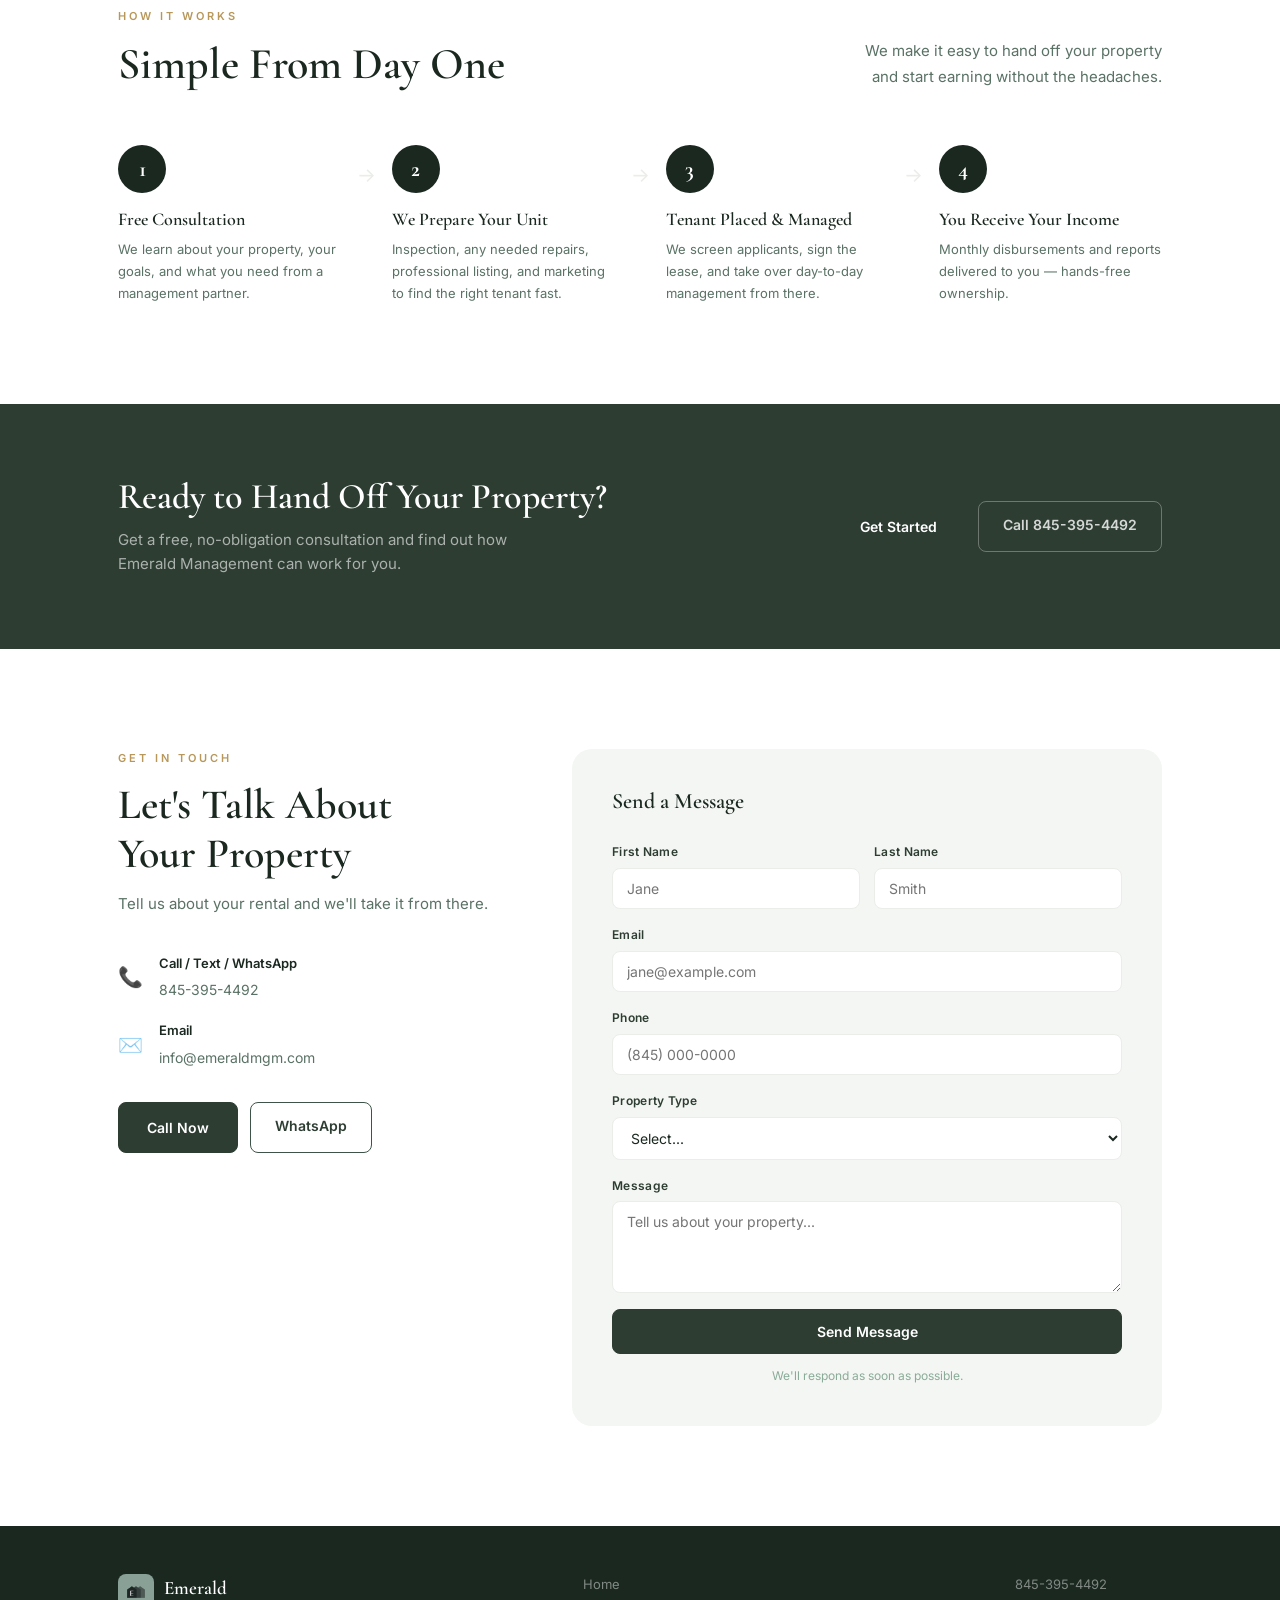
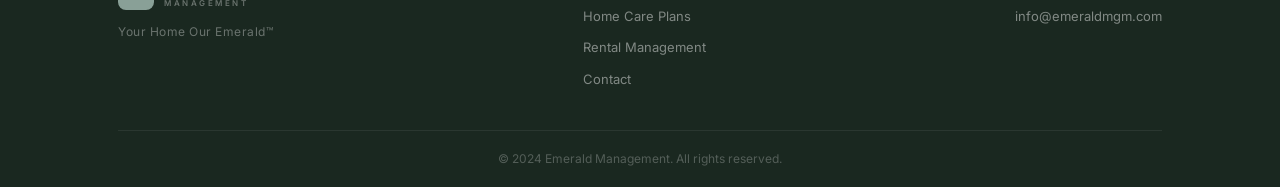
==== commit 778a622c: "3-page restructure: gateway landing page + home-care page + rentals fixes - New index.html: gateway " ====
--- a/rentals.html
+++ b/rentals.html
@@ -23,9 +23,9 @@
         </div>
       </a>
       <ul class="nav-menu" id="navMenu">
-        <li><a href="index.html">Home Care</a></li>
+        <li><a href="home-care.html">Home Care</a></li>
         <li><a href="rentals.html" class="nav-active">Rental Management</a></li>
-        <li><a href="index.html#contact" class="nav-btn">Contact Us</a></li>
+        <li><a href="#contact" class="nav-btn">Contact Us</a></li>
       </ul>
       <button class="nav-hamburger" id="navHamburger" aria-label="Menu">
         <span></span><span></span><span></span>
@@ -80,32 +80,32 @@
       </div>
       <div class="r-services-grid">
         <div class="r-svc-card">
-          <div class="r-svc-icon">🔍</div>
+          <div class="svc-num">01</div>
           <h3>Tenant Placement & Screening</h3>
           <p>Thorough background checks, credit history, income verification, and references — so only qualified tenants move in.</p>
         </div>
         <div class="r-svc-card">
-          <div class="r-svc-icon">💰</div>
+          <div class="svc-num">02</div>
           <h3>Rent Collection</h3>
           <p>Timely rent collection and owner disbursements. We handle late payments and follow-ups so you don't have to.</p>
         </div>
         <div class="r-svc-card">
-          <div class="r-svc-icon">🔧</div>
+          <div class="svc-num">03</div>
           <h3>Property Maintenance</h3>
           <p>Coordinating repairs, routine upkeep, and inspections with our trusted network of licensed contractors.</p>
         </div>
         <div class="r-svc-card">
-          <div class="r-svc-icon">📋</div>
+          <div class="svc-num">04</div>
           <h3>Lease Management</h3>
           <p>Lease drafting, renewals, legal compliance, and handling tenant issues — all done by the book.</p>
         </div>
         <div class="r-svc-card">
-          <div class="r-svc-icon">📊</div>
+          <div class="svc-num">05</div>
           <h3>Owner Reporting</h3>
           <p>Clear monthly statements so you always know exactly where your investment stands.</p>
         </div>
         <div class="r-svc-card">
-          <div class="r-svc-icon">🏠</div>
+          <div class="svc-num">06</div>
           <h3>Move-In & Move-Out</h3>
           <p>Detailed inspections and documentation at every tenant transition to protect your property.</p>
         </div>
@@ -267,9 +267,10 @@
           <p>Your Home Our Emerald™</p>
         </div>
         <div class="footer-links">
-          <a href="index.html">Home Care Plans</a>
+          <a href="index.html">Home</a>
+          <a href="home-care.html">Home Care Plans</a>
           <a href="rentals.html">Rental Management</a>
-          <a href="index.html#contact">Contact</a>
+          <a href="#contact">Contact</a>
         </div>
         <div class="footer-contact">
           <a href="tel:8453954492">845-395-4492</a>
--- a/styles.css
+++ b/styles.css
@@ -359,7 +359,6 @@
   display: flex;
   align-items: center;
   justify-content: center;
-  gap: 0;
   background: var(--pale);
   border-radius: var(--radius-lg);
   padding: 28px 40px;
@@ -1065,23 +1064,66 @@
 }
 
 /* ===== RESPONSIVE ===== */
+
+/* --- Large tablet: 901px – 1024px --- */
 @media (max-width: 1024px) {
+  .wrap { padding: 0 32px; }
+
+  /* Hero: shrink gap, keep two columns */
+  .hero-inner {
+    gap: 40px;
+    padding: 110px 32px 70px;
+  }
+
+  /* Services: 2-column grid */
+  .services-grid { grid-template-columns: repeat(2, 1fr); }
+
+  /* Section header stacks */
+  .section-top { flex-direction: column; align-items: flex-start; gap: 12px; }
+  .section-desc { text-align: left; max-width: 100%; flex-shrink: 1; }
+
+  /* Year plan: 2-column cards */
+  .yp-cards { grid-template-columns: repeat(2, 1fr); }
+
+  /* Plans: single column, side cards go side-by-side */
   .plans-row { grid-template-columns: 1fr; }
   .plan-side { flex-direction: row; }
   .plan-coming-card, .plan-contact-card { flex: 1; }
-  .section-top { flex-direction: column; align-items: flex-start; gap: 12px; }
-  .section-desc { text-align: left; max-width: 100%; }
-  .hero-inner { gap: 40px; padding: 110px 28px 70px; }
-  .services-grid { grid-template-columns: repeat(2, 1fr); }
-  .yp-cards { grid-template-columns: repeat(2, 1fr); }
-  .about-grid { gap: 40px; }
-  .contact-grid { gap: 40px; }
-}
-
+
+  /* About & contact: reduce gap */
+  .about-grid { gap: 48px; }
+  .contact-grid { gap: 48px; }
+}
+
+/* --- Tablet portrait: 769px – 900px --- */
+@media (max-width: 900px) {
+  /* Hero switches to single column */
+  .hero-inner {
+    grid-template-columns: 1fr;
+    padding: 110px 32px 64px;
+    gap: 40px;
+    max-width: 640px;
+  }
+
+  /* About & contact stack */
+  .about-grid { grid-template-columns: 1fr; gap: 40px; }
+  .contact-grid { grid-template-columns: 1fr; gap: 40px; }
+}
+
+/* --- Mobile: up to 768px --- */
 @media (max-width: 768px) {
+  .wrap { padding: 0 20px; }
+
+  /* Year plan toggles stack */
+  .yp-toggles {
+    flex-direction: column;
+    align-items: flex-start;
+    padding: 24px 20px;
+  }
   .yp-cards { grid-template-columns: 1fr 1fr; }
-  .yp-toggles { flex-direction: column; align-items: flex-start; }
   .yp-divider { display: none; }
+
+  /* Nav: hamburger menu */
   .nav-hamburger { display: flex; }
   .nav-menu {
     display: none;
@@ -1102,14 +1144,17 @@
   .nav-menu a { font-size: 16px; color: rgba(255,255,255,.85); }
   .nav-btn { width: 100%; text-align: center; }
 
+  /* Hero */
   .hero-inner {
     grid-template-columns: 1fr;
     padding: 96px 20px 60px;
     gap: 36px;
+    max-width: 100%;
   }
   .hero-left h1 { font-size: 38px; }
   .hero-left p { font-size: 15px; }
 
+  /* Section spacing */
   .services { padding: 72px 0; }
   .plans { padding: 72px 0; }
   .about { padding: 72px 0; }
@@ -1117,32 +1162,389 @@
 
   .services-grid { grid-template-columns: 1fr 1fr; }
 
+  /* Plans */
   .plan-main { padding: 32px 24px; }
   .plan-top { flex-direction: column; gap: 20px; }
   .plan-features-grid { grid-template-columns: 1fr; }
   .plan-side { flex-direction: column; }
 
-  .about-grid { grid-template-columns: 1fr; gap: 40px; }
-  .contact-grid { grid-template-columns: 1fr; gap: 40px; }
+  /* About & contact — already stacked at 900px */
+  .about-grid { grid-template-columns: 1fr; gap: 36px; }
+  .contact-grid { grid-template-columns: 1fr; gap: 36px; }
   .cform { padding: 28px 20px; }
   .cform-row { grid-template-columns: 1fr; }
 
+  /* Footer */
   .footer-top { flex-direction: column; gap: 28px; }
 }
 
+/* --- Small mobile: up to 480px --- */
 @media (max-width: 480px) {
+  .wrap { padding: 0 16px; }
+
   .yp-cards { grid-template-columns: 1fr; }
-  .wrap { padding: 0 18px; }
+
   .hero-left h1 { font-size: 32px; }
   .hero-actions { flex-direction: column; }
   .hero-actions .btn-dark,
   .hero-actions .btn-ghost { text-align: center; width: 100%; }
+
   .services-grid { grid-template-columns: 1fr; }
+
   .plan-amount { font-size: 52px; }
+
   .about-stats-row { flex-direction: column; gap: 12px; }
   .a-stat-line { width: 40px; height: 1px; }
+
   .contact-btns { flex-direction: column; }
   .contact-btns .btn-dark,
   .contact-btns .btn-outline-dark { text-align: center; }
+
   .footer-bottom p { font-size: 11px; }
 }
+
+/* ===== GATEWAY (index.html) ===== */
+
+.gw-hero {
+  background: linear-gradient(140deg, var(--ink) 0%, var(--ink-2) 55%, #2a4a38 100%);
+  min-height: 100vh;
+  display: flex;
+  align-items: center;
+  position: relative;
+  overflow: hidden;
+}
+
+.gw-hero::before {
+  content: '';
+  position: absolute;
+  inset: 0;
+  background: radial-gradient(ellipse at 65% 45%, rgba(184,152,90,.1) 0%, transparent 60%);
+}
+
+.gw-hero-inner {
+  position: relative;
+  z-index: 1;
+  width: 100%;
+  max-width: 1100px;
+  margin: 0 auto;
+  padding: 130px 28px 90px;
+}
+
+.gw-hero-text {
+  text-align: center;
+  margin-bottom: 60px;
+}
+
+.gw-eyebrow {
+  display: block;
+  font-size: 11px;
+  font-weight: 600;
+  letter-spacing: 3px;
+  text-transform: uppercase;
+  color: var(--gold-lt);
+  margin-bottom: 20px;
+}
+
+.gw-h1 {
+  font-size: clamp(40px, 5.5vw, 64px);
+  color: var(--white);
+  line-height: 1.08;
+  margin-bottom: 20px;
+}
+
+.gw-sub {
+  font-size: 17px;
+  color: rgba(255,255,255,.6);
+  max-width: 520px;
+  margin: 0 auto;
+  line-height: 1.75;
+}
+
+.gw-paths {
+  display: grid;
+  grid-template-columns: 1fr 1fr;
+  gap: 20px;
+}
+
+.gw-path-card {
+  background: rgba(255,255,255,.06);
+  border: 1px solid rgba(255,255,255,.12);
+  border-radius: var(--radius-lg);
+  padding: 40px 36px;
+  backdrop-filter: blur(10px);
+  transition: var(--ease);
+  display: flex;
+  flex-direction: column;
+  gap: 16px;
+}
+
+.gw-path-card:hover {
+  background: rgba(255,255,255,.1);
+  border-color: rgba(184,152,90,.4);
+  transform: translateY(-4px);
+  box-shadow: 0 24px 60px rgba(0,0,0,.3);
+}
+
+.gw-path-badge {
+  display: inline-flex;
+  align-self: flex-start;
+  font-size: 11px;
+  font-weight: 600;
+  color: var(--gold-lt);
+  background: rgba(184,152,90,.15);
+  border: 1px solid rgba(184,152,90,.3);
+  padding: 5px 14px;
+  border-radius: 20px;
+  letter-spacing: .5px;
+}
+
+.gw-path-card h2 {
+  font-size: 28px;
+  color: var(--white);
+  line-height: 1.2;
+  margin: 0;
+}
+
+.gw-path-card > p {
+  font-size: 14px;
+  color: rgba(255,255,255,.6);
+  line-height: 1.75;
+  margin: 0;
+}
+
+.gw-path-list {
+  list-style: none;
+  display: flex;
+  flex-direction: column;
+  gap: 9px;
+  flex: 1;
+}
+
+.gw-path-list li {
+  font-size: 13px;
+  color: rgba(255,255,255,.55);
+  display: flex;
+  align-items: center;
+  gap: 10px;
+}
+
+.gw-path-list li::before {
+  content: '';
+  width: 5px;
+  height: 5px;
+  background: var(--gold);
+  border-radius: 50%;
+  flex-shrink: 0;
+}
+
+.gw-path-cta {
+  display: flex;
+  align-items: center;
+  gap: 8px;
+  font-size: 14px;
+  font-weight: 600;
+  color: var(--gold-lt);
+  margin-top: 8px;
+  transition: var(--ease);
+}
+
+.gw-path-card:hover .gw-path-cta { gap: 14px; }
+
+/* Why Emerald */
+.gw-why {
+  padding: 100px 0;
+  background: var(--pale);
+}
+
+.gw-why-header {
+  text-align: center;
+  margin-bottom: 64px;
+}
+
+.gw-why-header h2 { font-size: clamp(28px, 4vw, 42px); color: var(--ink); margin-bottom: 12px; }
+.gw-why-header p { font-size: 15px; color: var(--sage); }
+
+.gw-pillars {
+  display: grid;
+  grid-template-columns: repeat(4, 1fr);
+  gap: 2px;
+  background: var(--pale-2);
+  border-radius: var(--radius-lg);
+  overflow: hidden;
+}
+
+.gw-pillar {
+  background: var(--white);
+  padding: 36px 28px;
+  transition: var(--ease);
+}
+
+.gw-pillar:hover { background: var(--ink-2); }
+
+.gw-pillar-num {
+  font-family: 'Cormorant Garamond', serif;
+  font-size: 36px;
+  font-weight: 600;
+  color: var(--pale-2);
+  line-height: 1;
+  margin-bottom: 16px;
+  transition: var(--ease);
+}
+
+.gw-pillar:hover .gw-pillar-num { color: rgba(255,255,255,.2); }
+
+.gw-pillar h3 {
+  font-size: 17px;
+  color: var(--ink);
+  margin-bottom: 10px;
+  transition: var(--ease);
+}
+
+.gw-pillar:hover h3 { color: var(--white); }
+
+.gw-pillar p {
+  font-size: 13px;
+  color: var(--sage);
+  line-height: 1.7;
+  transition: var(--ease);
+}
+
+.gw-pillar:hover p { color: rgba(255,255,255,.6); }
+
+/* Testimonials */
+.gw-testimonials {
+  padding: 100px 0;
+  background: var(--white);
+}
+
+.gw-testi-header {
+  text-align: center;
+  margin-bottom: 56px;
+}
+
+.gw-testi-header h2 { font-size: clamp(28px, 4vw, 42px); color: var(--ink); margin-bottom: 0; }
+
+.gw-testi-grid {
+  display: grid;
+  grid-template-columns: repeat(3, 1fr);
+  gap: 20px;
+}
+
+.gw-testi-card {
+  background: var(--pale);
+  border-radius: var(--radius-lg);
+  padding: 36px 32px;
+  display: flex;
+  flex-direction: column;
+  gap: 28px;
+}
+
+.gw-testi-card > p {
+  font-size: 15px;
+  color: var(--ink-2);
+  line-height: 1.8;
+  flex: 1;
+  font-style: italic;
+}
+
+.gw-testi-author {
+  display: flex;
+  align-items: center;
+  gap: 14px;
+}
+
+.gw-testi-avatar {
+  width: 44px;
+  height: 44px;
+  background: var(--ink-2);
+  color: var(--white);
+  border-radius: 50%;
+  display: flex;
+  align-items: center;
+  justify-content: center;
+  font-family: 'Cormorant Garamond', serif;
+  font-size: 20px;
+  font-weight: 600;
+  flex-shrink: 0;
+}
+
+.gw-testi-author strong {
+  display: block;
+  font-size: 14px;
+  color: var(--ink);
+  margin-bottom: 2px;
+}
+
+.gw-testi-author span {
+  font-size: 12px;
+  color: var(--sage);
+}
+
+/* Contact bar */
+.gw-contact-bar {
+  background: var(--ink-2);
+  padding: 72px 0;
+}
+
+.gw-cbar-inner {
+  display: flex;
+  justify-content: space-between;
+  align-items: center;
+  gap: 40px;
+  flex-wrap: wrap;
+}
+
+.gw-cbar-text h2 {
+  font-size: clamp(24px, 3vw, 36px);
+  color: var(--white);
+  margin-bottom: 8px;
+}
+
+.gw-cbar-text p {
+  font-size: 15px;
+  color: rgba(255,255,255,.55);
+}
+
+.gw-cbar-actions {
+  display: flex;
+  align-items: center;
+  gap: 16px;
+  flex-wrap: wrap;
+  flex-shrink: 0;
+}
+
+.gw-cbar-actions .btn-ghost { border-color: rgba(255,255,255,.3); }
+
+.gw-email-link {
+  font-size: 13px;
+  color: rgba(255,255,255,.5);
+  transition: var(--ease);
+  border-bottom: 1px solid rgba(255,255,255,.2);
+  padding-bottom: 1px;
+}
+.gw-email-link:hover { color: var(--white); border-color: rgba(255,255,255,.5); }
+
+/* Gateway responsive */
+@media (max-width: 1024px) {
+  .gw-pillars { grid-template-columns: repeat(2, 1fr); }
+  .gw-testi-grid { grid-template-columns: repeat(2, 1fr); }
+}
+
+@media (max-width: 768px) {
+  .gw-hero-inner { padding: 110px 20px 64px; }
+  .gw-hero-text { margin-bottom: 40px; }
+  .gw-paths { grid-template-columns: 1fr; gap: 16px; }
+  .gw-why { padding: 72px 0; }
+  .gw-testimonials { padding: 72px 0; }
+  .gw-testi-grid { grid-template-columns: 1fr; }
+  .gw-contact-bar { padding: 48px 0; }
+  .gw-cbar-inner { flex-direction: column; align-items: flex-start; }
+}
+
+@media (max-width: 480px) {
+  .gw-h1 { font-size: 34px; }
+  .gw-pillars { grid-template-columns: 1fr; }
+  .gw-cbar-actions { flex-direction: column; width: 100%; }
+  .gw-cbar-actions .btn-dark,
+  .gw-cbar-actions .btn-ghost { text-align: center; width: 100%; }
+}
